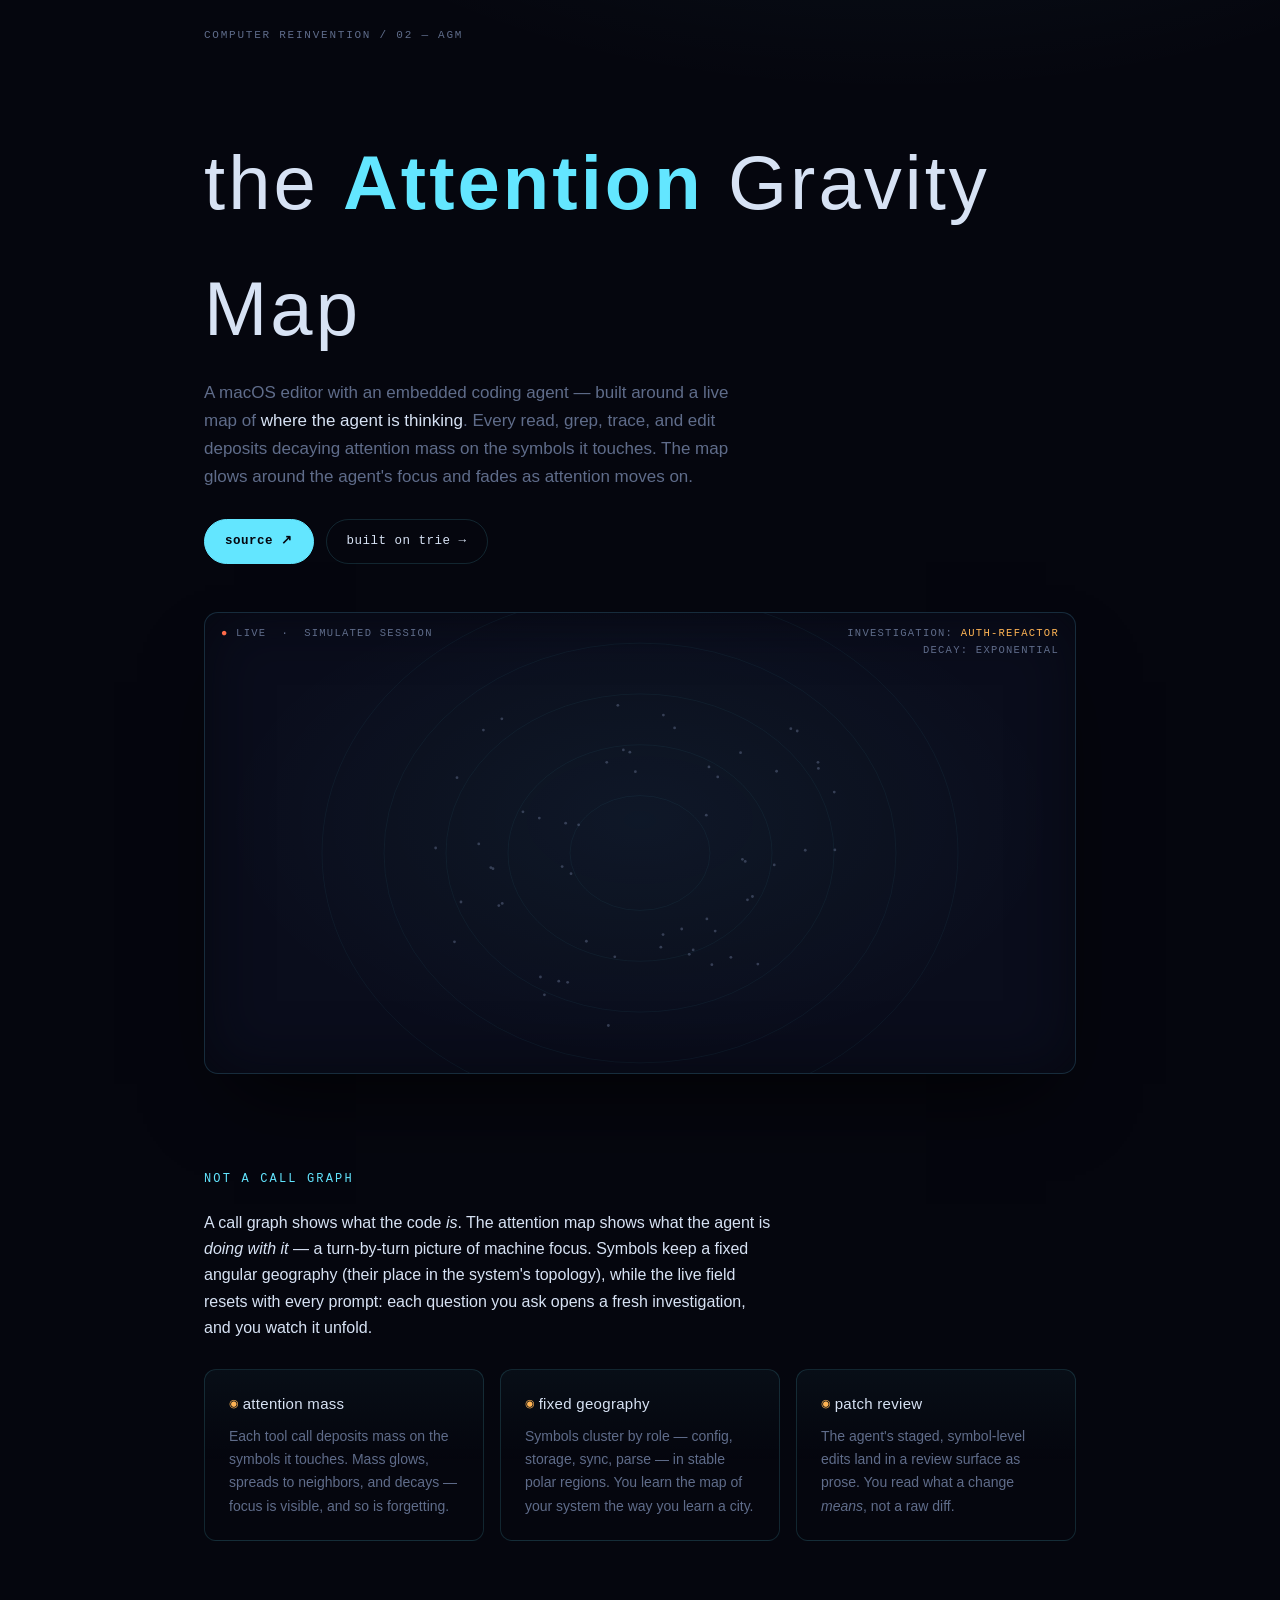
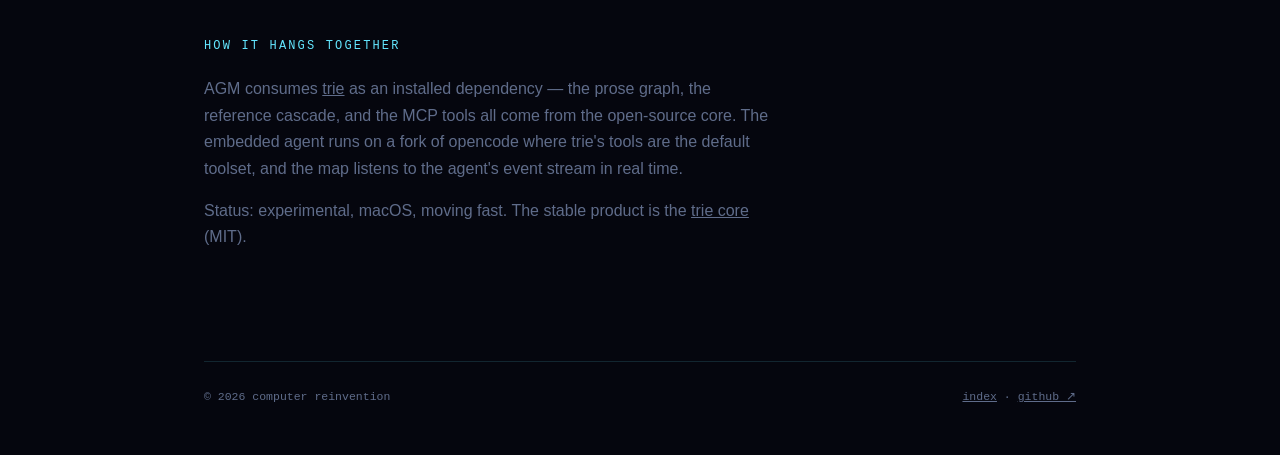
==== agm/index.html @ c788bc52 "site: experiments hub at root, per-project pages - root index: nav hub listing trie, AGM, flowpilot," ====
<!doctype html>
<html lang="en">
<head>
  <meta charset="utf-8" />
  <meta name="viewport" content="width=device-width, initial-scale=1" />
  <title>AGM — the Attention Gravity Map</title>
  <meta name="description" content="AGM is a macOS editor built around a live attention map of your codebase: watch, turn by turn, where your coding agent is thinking." />
  <style>
    /* ── AGM: instrument-panel / observatory ─────────────────────────
       Near-black indigo field, cyan + amber phosphor glow, thin sans
       for prose, mono for instrument labels. The page itself behaves
       like the map: quiet until something demands attention. */
    *, *::before, *::after { box-sizing: border-box; }
    html, body { margin: 0; padding: 0; }

    :root {
      --void:    #05060e;
      --panel:   #0a0d1c;
      --ink:     #d7e2f4;
      --mute:    #5f6c8a;
      --cyan:    #63e6ff;
      --amber:   #ffb454;
      --hot:     #ff6b4a;
      --line:    rgba(99, 230, 255, .14);
      --mono:    'SF Mono', ui-monospace, Menlo, 'Cascadia Code', monospace;
      --sans:    -apple-system, 'Helvetica Neue', 'Segoe UI', sans-serif;
    }

    body {
      background:
        radial-gradient(1100px 500px at 70% -10%, rgba(99,230,255,.06), transparent 60%),
        var(--void);
      color: var(--ink);
      font-family: var(--sans);
      font-weight: 300;
      line-height: 1.65;
      -webkit-font-smoothing: antialiased;
    }
    ::selection { background: var(--cyan); color: var(--void); }
    a { color: inherit; }

    .wrap { max-width: 920px; margin: 0 auto; padding: 0 24px; }

    .crumb {
      padding-top: 26px;
      font-family: var(--mono); font-size: 11px;
      letter-spacing: .16em; text-transform: uppercase; color: var(--mute);
    }
    .crumb a { text-decoration: none; }
    .crumb a:hover { color: var(--cyan); }

    .hero { padding: 64px 0 0; }
    .hero h1 {
      font-size: clamp(40px, 8vw, 76px);
      font-weight: 200;
      letter-spacing: .04em;
      margin: 12px 0 6px;
    }
    .hero h1 b { font-weight: 600; color: var(--cyan); }
    .hero .sub {
      font-size: 17px; color: var(--mute); max-width: 56ch; margin: 8px 0 0;
    }
    .hero .sub em { color: var(--ink); font-style: normal; }

    .links { margin-top: 28px; display: flex; gap: 12px; flex-wrap: wrap; }
    .btn {
      font-family: var(--mono); font-size: 12.5px; letter-spacing: .04em;
      text-decoration: none; padding: 11px 20px; border-radius: 999px;
      border: 1px solid var(--line); color: var(--ink);
      transition: all .18s ease;
    }
    .btn:hover { border-color: var(--cyan); color: var(--cyan); box-shadow: 0 0 24px -6px rgba(99,230,255,.5); }
    .btn.solid { background: var(--cyan); border-color: var(--cyan); color: var(--void); font-weight: 600; }
    .btn.solid:hover { box-shadow: 0 0 34px -4px rgba(99,230,255,.7); color: var(--void); }

    /* ── the instrument ── */
    .scope {
      position: relative; margin-top: 48px;
      border: 1px solid var(--line); border-radius: 14px;
      background: radial-gradient(600px 340px at 50% 45%, rgba(99,230,255,.05), transparent 70%), var(--panel);
      overflow: hidden;
      box-shadow: 0 40px 80px -30px rgba(0,0,0,.8), inset 0 0 60px rgba(5,6,14,.8);
    }
    .scope canvas { display: block; width: 100%; height: 460px; }
    .readout {
      position: absolute; top: 12px; left: 16px;
      font-family: var(--mono); font-size: 10.5px; letter-spacing: .12em;
      text-transform: uppercase; color: var(--mute); pointer-events: none;
    }
    .readout .live { color: var(--hot); animation: pulse 1.6s ease-in-out infinite; }
    @keyframes pulse { 50% { opacity: .35; } }
    .readout-r {
      position: absolute; top: 12px; right: 16px; text-align: right;
      font-family: var(--mono); font-size: 10.5px; letter-spacing: .12em;
      text-transform: uppercase; color: var(--mute); pointer-events: none;
    }
    .readout-r b { color: var(--amber); font-weight: 400; }

    /* ── sections ── */
    section { margin-top: 96px; }
    section h2 {
      font-family: var(--mono); font-size: 12px; font-weight: 400;
      letter-spacing: .18em; text-transform: uppercase; color: var(--cyan);
      margin: 0 0 20px;
    }
    section p { max-width: 64ch; font-size: 16px; }
    section p.dim { color: var(--mute); }

    .dials { display: grid; grid-template-columns: repeat(auto-fit, minmax(250px, 1fr)); gap: 16px; margin-top: 28px; }
    .dial {
      border: 1px solid var(--line); border-radius: 12px; padding: 22px 24px;
      background: linear-gradient(180deg, rgba(99,230,255,.04), transparent 55%);
    }
    .dial h3 { margin: 0 0 8px; font-weight: 500; font-size: 15px; letter-spacing: .02em; }
    .dial h3::before { content: '◉ '; color: var(--amber); font-size: 11px; vertical-align: 2px; }
    .dial p { margin: 0; font-size: 14px; color: var(--mute); }

    .footnote {
      margin-top: 110px; padding: 26px 0 48px;
      border-top: 1px solid var(--line);
      font-family: var(--mono); font-size: 11.5px; color: var(--mute);
      display: flex; justify-content: space-between; flex-wrap: wrap; gap: 10px;
    }
    .footnote a { color: var(--mute); } .footnote a:hover { color: var(--cyan); }
  </style>
</head>
<body>
  <div class="wrap">

    <nav class="crumb"><a href="../">computer reinvention</a> / 02 — agm</nav>

    <header class="hero">
      <h1>the <b>Attention</b> Gravity Map</h1>
      <p class="sub">
        A macOS editor with an embedded coding agent — built around a live map of
        <em>where the agent is thinking</em>. Every read, grep, trace, and edit
        deposits decaying attention mass on the symbols it touches. The map glows
        around the agent's focus and fades as attention moves on.
      </p>
      <div class="links">
        <a class="btn solid" href="https://github.com/computer-reinvention/trie-app">source ↗</a>
        <a class="btn" href="../trie/">built on trie →</a>
      </div>
    </header>

    <div class="scope">
      <span class="readout"><span class="live">●</span> live &nbsp;·&nbsp; simulated session</span>
      <span class="readout-r">investigation: <b id="inv">auth-refactor</b><br/>decay: exponential</span>
      <canvas id="map"></canvas>
    </div>

    <section>
      <h2>not a call graph</h2>
      <p>
        A call graph shows what the code <em>is</em>. The attention map shows what
        the agent is <em>doing with it</em> — a turn-by-turn picture of machine
        focus. Symbols keep a fixed angular geography (their place in the system's
        topology), while the live field resets with every prompt: each question
        you ask opens a fresh investigation, and you watch it unfold.
      </p>
      <div class="dials">
        <div class="dial">
          <h3>attention mass</h3>
          <p>Each tool call deposits mass on the symbols it touches. Mass glows,
          spreads to neighbors, and decays — focus is visible, and so is
          forgetting.</p>
        </div>
        <div class="dial">
          <h3>fixed geography</h3>
          <p>Symbols cluster by role — config, storage, sync, parse — in stable
          polar regions. You learn the map of your system the way you learn a
          city.</p>
        </div>
        <div class="dial">
          <h3>patch review</h3>
          <p>The agent's staged, symbol-level edits land in a review surface as
          prose. You read what a change <em>means</em>, not a raw diff.</p>
        </div>
      </div>
    </section>

    <section>
      <h2>how it hangs together</h2>
      <p class="dim">
        AGM consumes <a href="../trie/">trie</a> as an installed dependency — the
        prose graph, the reference cascade, and the MCP tools all come from the
        open-source core. The embedded agent runs on a fork of opencode where
        trie's tools are the default toolset, and the map listens to the agent's
        event stream in real time.
      </p>
      <p class="dim">
        Status: experimental, macOS, moving fast. The stable product is the
        <a href="https://github.com/computer-reinvention/trie">trie core</a> (MIT).
      </p>
    </section>

    <footer class="footnote">
      <span>© 2026 computer reinvention</span>
      <span><a href="../">index</a> · <a href="https://github.com/computer-reinvention/trie-app">github ↗</a></span>
    </footer>

  </div>

  <script>
  // ── attention map simulation ──────────────────────────────────────
  // Symbols sit in fixed polar clusters (their "role regions"). A
  // simulated agent walks the graph: it picks a focus, deposits mass on
  // it and its neighborhood, and mass decays every frame. Recent path
  // is drawn as a fading trace — the same grammar as the real AGM.
  (function () {
    const canvas = document.getElementById('map');
    const ctx = canvas.getContext('2d');
    const DPR = Math.min(window.devicePixelRatio || 1, 2);

    const ROLES = ['config', 'storage', 'sync', 'parse', 'graph', 'edits', 'cli'];
    const investigations = ['auth-refactor', 'cascade-depth', 'stale-fingerprints', 'mcp-timeout', 'rename-detection'];
    let nodes = [], trail = [], focus = null, invEl = document.getElementById('inv');

    function layout() {
      const w = canvas.clientWidth, h = 460;
      canvas.width = w * DPR; canvas.height = h * DPR;
      ctx.setTransform(DPR, 0, 0, DPR, 0, 0);
      const cx = w / 2, cy = h / 2 + 10;
      nodes = [];
      ROLES.forEach((role, ri) => {
        const baseAngle = (ri / ROLES.length) * Math.PI * 2 - Math.PI / 2;
        const count = 7 + (ri * 3) % 6;
        for (let i = 0; i < count; i++) {
          const a = baseAngle + (Math.random() - .5) * (Math.PI * 2 / ROLES.length) * .72;
          const r = 70 + Math.random() * Math.min(cx, cy) * .62;
          nodes.push({
            x: cx + Math.cos(a) * r,
            y: cy + Math.sin(a) * r * .82,
            role, mass: 0,
          });
        }
      });
      trail = []; focus = null;
    }

    function step() {
      // pick next focus: 70% near current focus, else jump (new thread of thought)
      let next;
      if (focus && Math.random() < .7) {
        const near = nodes
          .map(n => ({ n, d: Math.hypot(n.x - focus.x, n.y - focus.y) }))
          .sort((a, b) => a.d - b.d).slice(1, 7);
        next = near[Math.floor(Math.random() * near.length)].n;
      } else {
        next = nodes[Math.floor(Math.random() * nodes.length)];
      }
      next.mass = Math.min(next.mass + 1, 1.6);
      // spillover to neighbors — attention is never a point
      nodes.forEach(n => {
        const d = Math.hypot(n.x - next.x, n.y - next.y);
        if (d > 0 && d < 90) n.mass = Math.min(n.mass + .35 * (1 - d / 90), 1.6);
      });
      trail.push({ from: focus, to: next, age: 0 });
      if (trail.length > 9) trail.shift();
      focus = next;
    }

    let tick = 0;
    function frame() {
      const w = canvas.clientWidth, h = 460;
      ctx.clearRect(0, 0, w, h);

      // faint concentric guides — the instrument face
      ctx.strokeStyle = 'rgba(99,230,255,.05)';
      for (let r = 70; r < 320; r += 62) {
        ctx.beginPath(); ctx.ellipse(w / 2, h / 2 + 10, r, r * .82, 0, 0, Math.PI * 2); ctx.stroke();
      }

      // trace: fading path of recent attention
      trail.forEach(t => {
        if (!t.from) return;
        const alpha = Math.max(0, .5 - t.age * .06);
        ctx.strokeStyle = `rgba(255,180,84,${alpha})`;
        ctx.lineWidth = 1;
        ctx.beginPath(); ctx.moveTo(t.from.x, t.from.y); ctx.lineTo(t.to.x, t.to.y); ctx.stroke();
        t.age++;
      });

      // nodes: radius + glow by mass
      nodes.forEach(n => {
        n.mass *= .988;                       // exponential decay
        const m = n.mass, r = 1.4 + m * 5;
        if (m > .04) {
          const grad = ctx.createRadialGradient(n.x, n.y, 0, n.x, n.y, r * 6);
          grad.addColorStop(0, `rgba(99,230,255,${Math.min(.5, m * .4)})`);
          grad.addColorStop(1, 'rgba(99,230,255,0)');
          ctx.fillStyle = grad;
          ctx.beginPath(); ctx.arc(n.x, n.y, r * 6, 0, Math.PI * 2); ctx.fill();
        }
        ctx.fillStyle = m > .04 ? `rgba(215,226,244,${.35 + Math.min(.65, m * .5)})` : 'rgba(95,108,138,.5)';
        ctx.beginPath(); ctx.arc(n.x, n.y, r, 0, Math.PI * 2); ctx.fill();
      });

      // focus ring
      if (focus) {
        ctx.strokeStyle = 'rgba(255,107,74,.8)';
        ctx.lineWidth = 1.2;
        ctx.beginPath(); ctx.arc(focus.x, focus.y, 11 + Math.sin(tick / 8) * 2, 0, Math.PI * 2); ctx.stroke();
      }

      if (++tick % 42 === 0) step();
      if (tick % 1400 === 0) {               // new prompt → field resets
        nodes.forEach(n => n.mass *= .1);
        trail = [];
        invEl.textContent = investigations[Math.floor(Math.random() * investigations.length)];
      }
      requestAnimationFrame(frame);
    }

    layout();
    window.addEventListener('resize', layout);
    requestAnimationFrame(frame);
  })();
  </script>
</body>
</html>
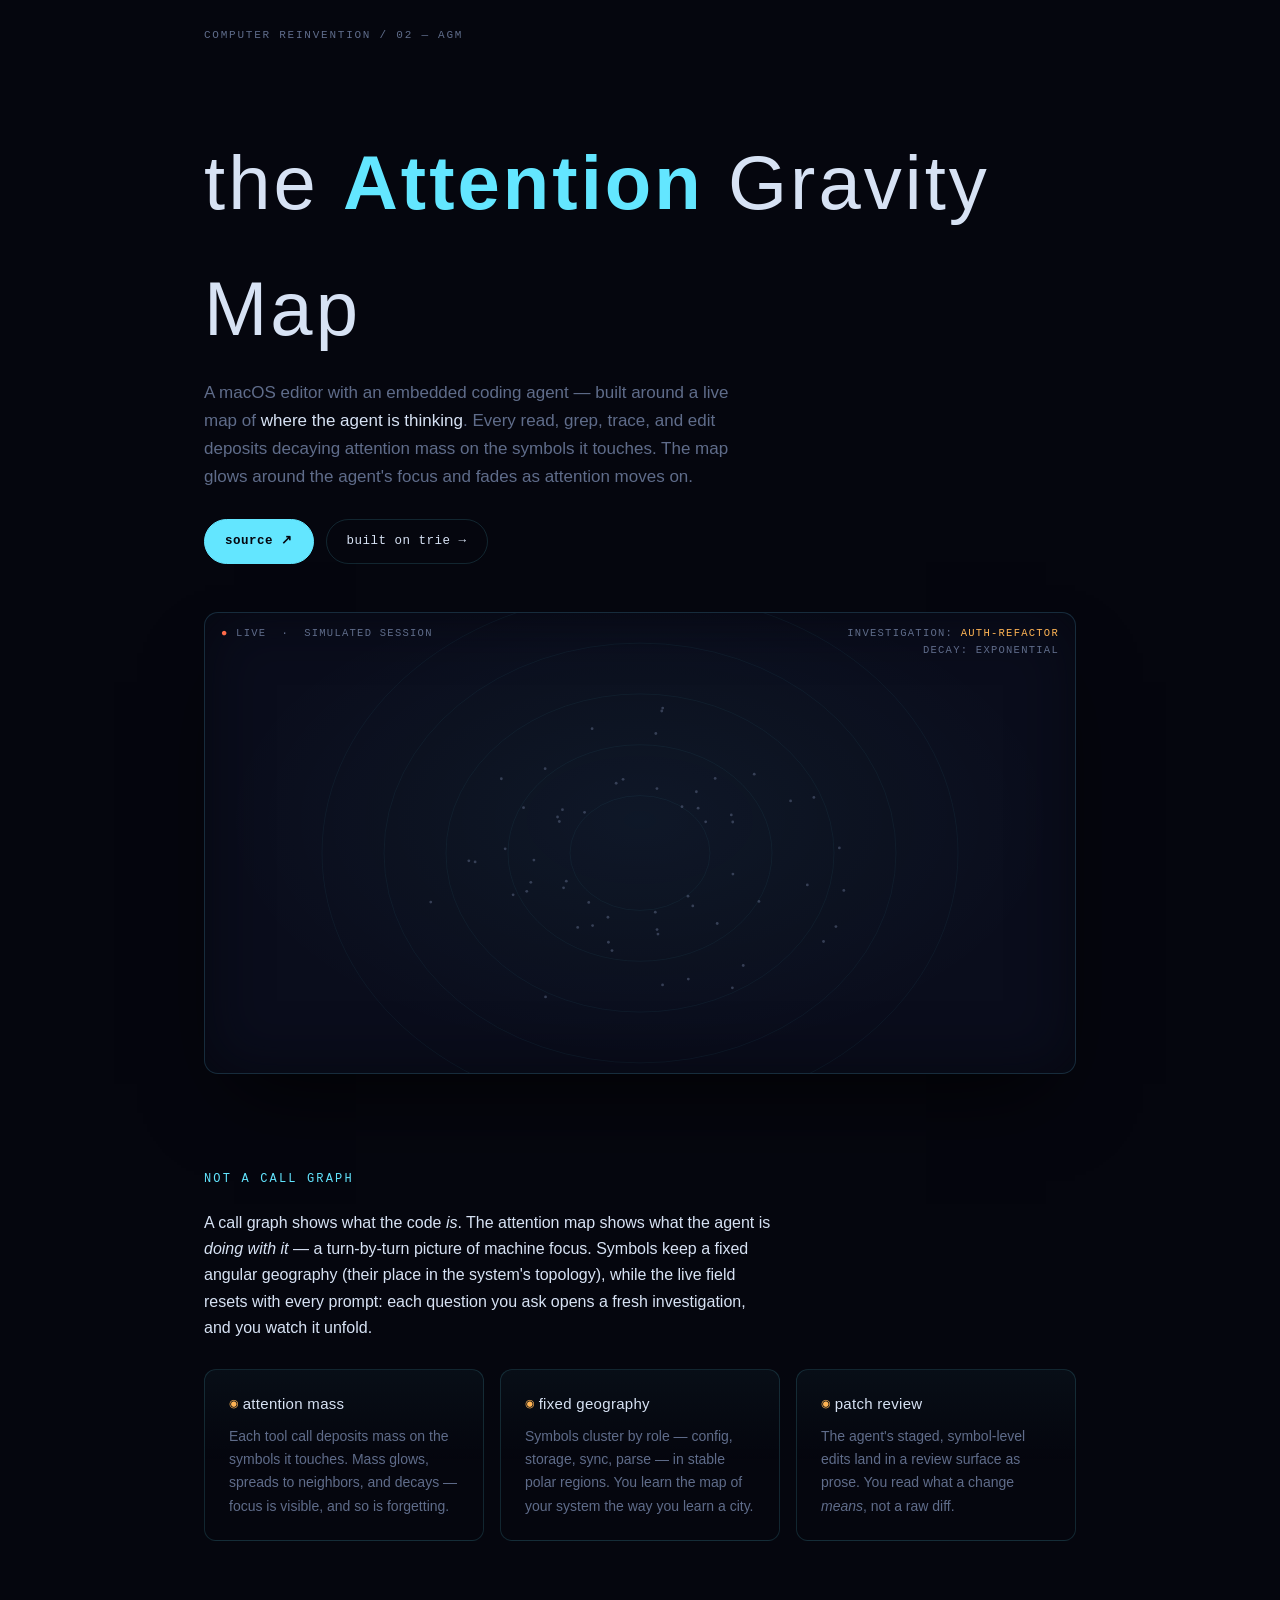
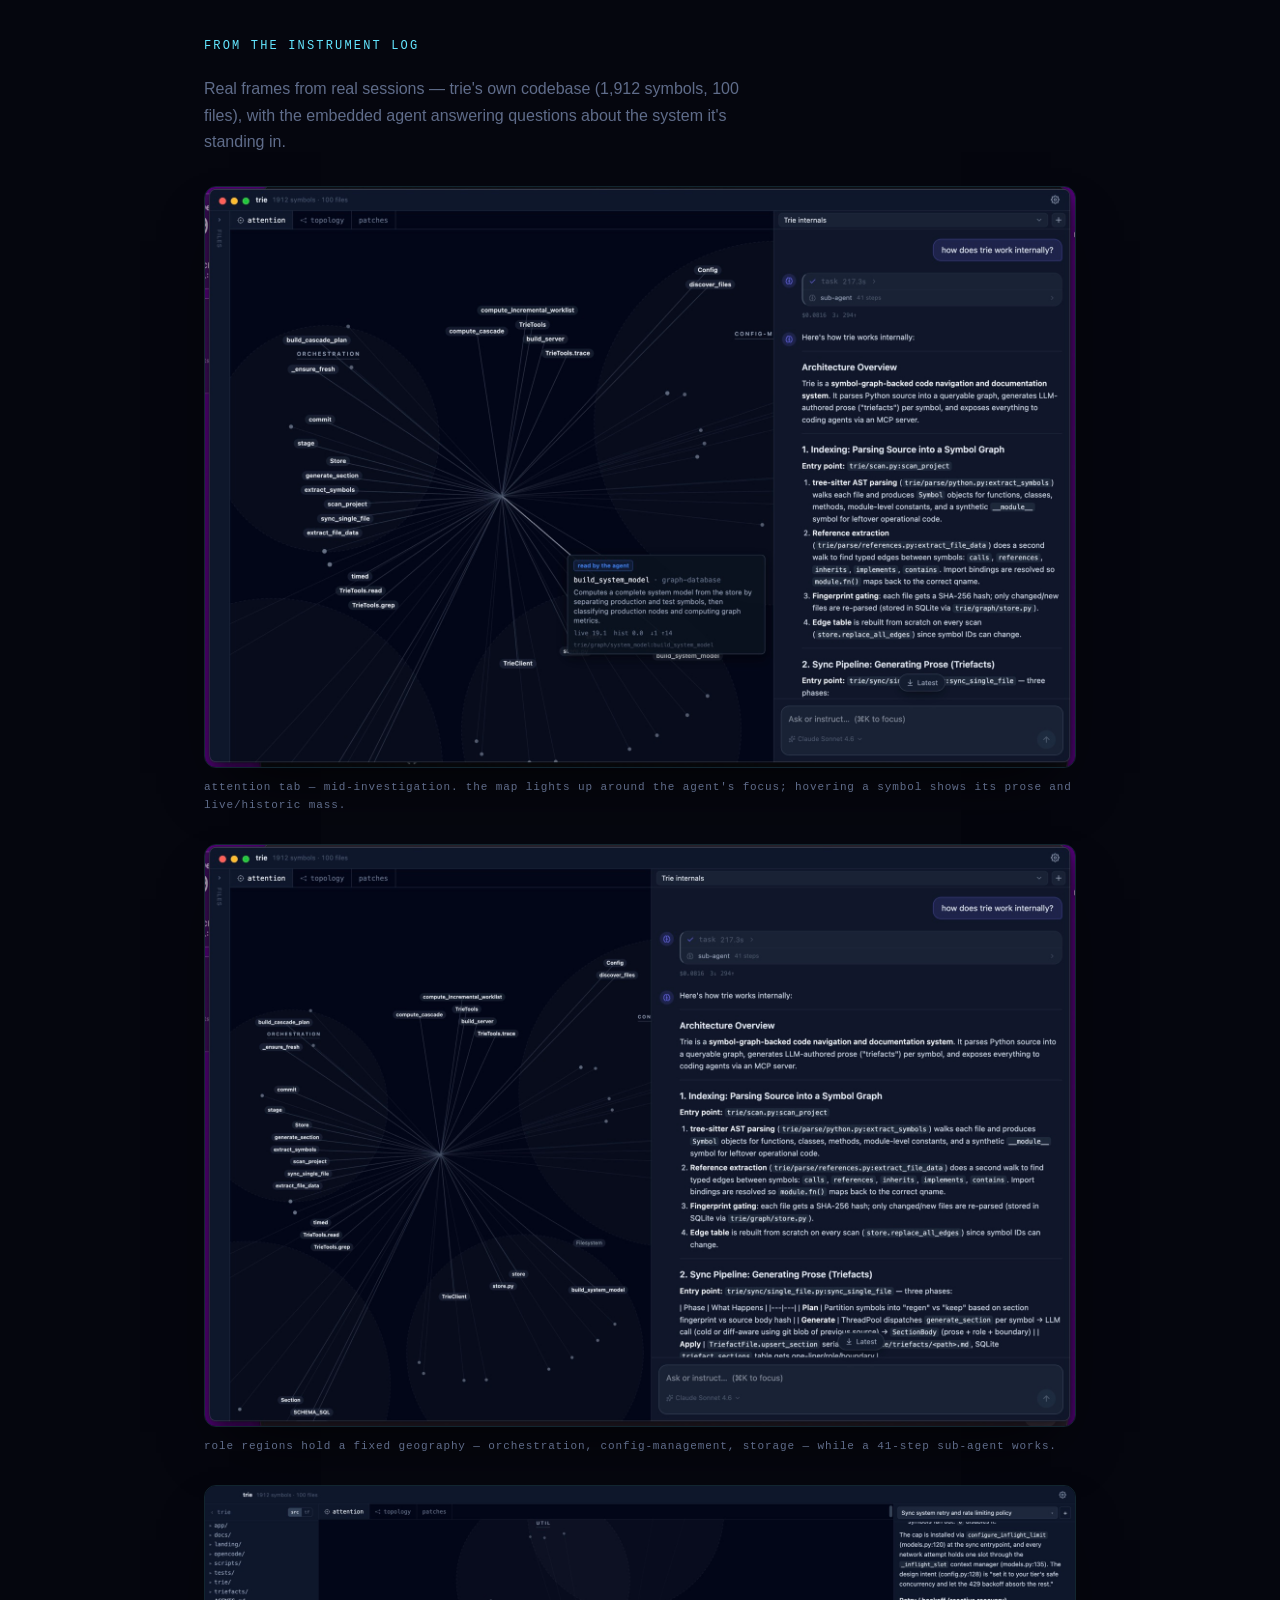
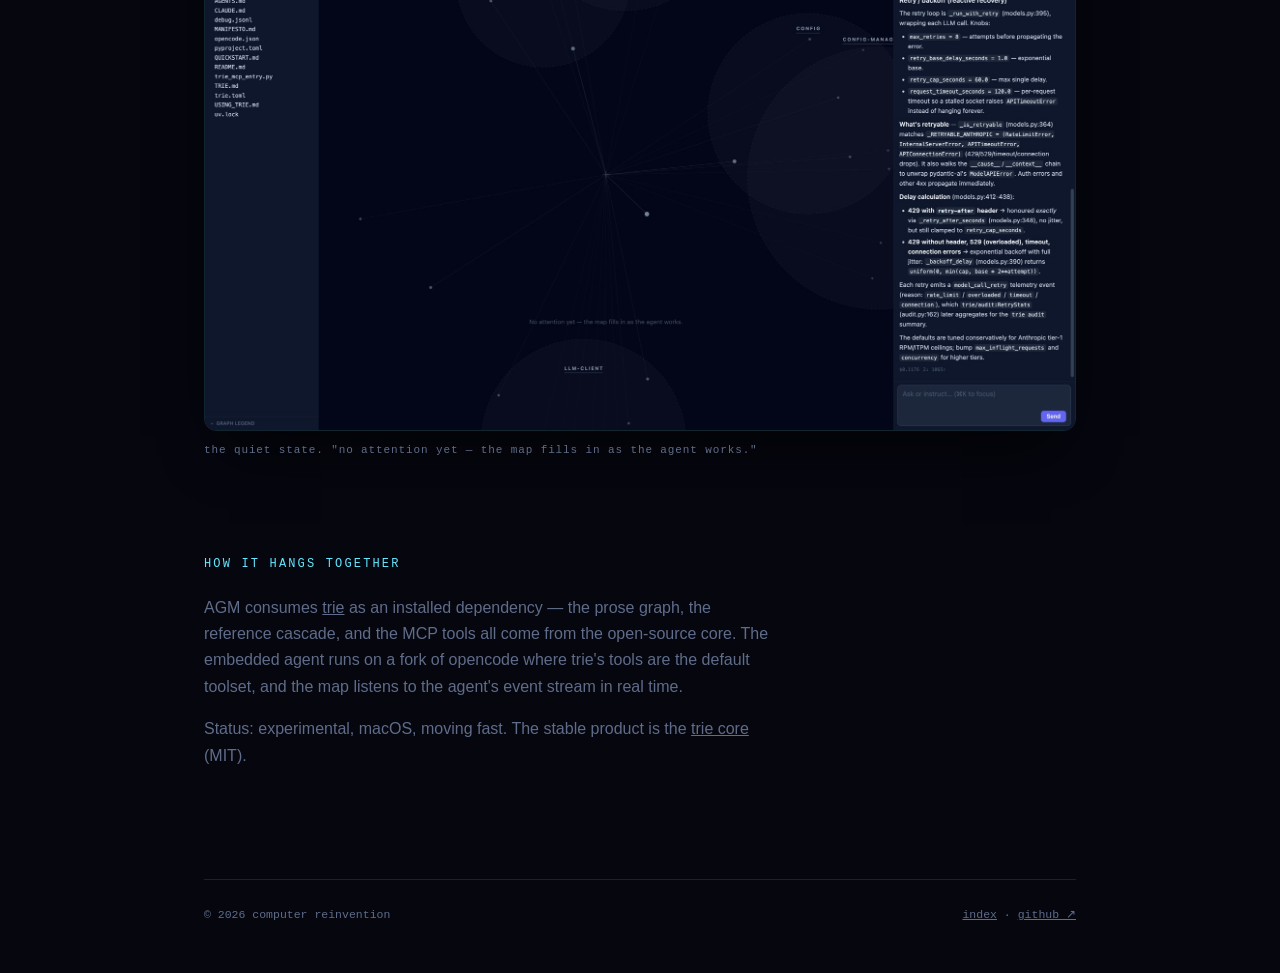
==== commit eeda6a99: "site: observatory hub, soren fixes + namesake, AGM instrument log - index: full redesign as 'the obs" ====
--- a/agm/index.html
+++ b/agm/index.html
@@ -114,6 +114,22 @@
     .dial h3 { margin: 0 0 8px; font-weight: 500; font-size: 15px; letter-spacing: .02em; }
     .dial h3::before { content: '◉ '; color: var(--amber); font-size: 11px; vertical-align: 2px; }
     .dial p { margin: 0; font-size: 14px; color: var(--mute); }
+
+    /* ── instrument log plates ── */
+    .plate { margin: 30px 0 0; }
+    .plate a { display: block; }
+    .plate img {
+      display: block; width: 100%; height: auto;
+      border: 1px solid var(--line); border-radius: 12px;
+      box-shadow: 0 30px 60px -25px rgba(0,0,0,.8);
+      transition: border-color .2s ease;
+    }
+    .plate a:hover img { border-color: var(--cyan); }
+    .plate figcaption {
+      margin-top: 10px;
+      font-family: var(--mono); font-size: 11px;
+      letter-spacing: .08em; color: var(--mute);
+    }
 
     .footnote {
       margin-top: 110px; padding: 26px 0 48px;
@@ -180,6 +196,36 @@
     </section>
 
     <section>
+      <h2>from the instrument log</h2>
+      <p class="dim">
+        Real frames from real sessions — trie's own codebase (1,912 symbols,
+        100 files), with the embedded agent answering questions about the
+        system it's standing in.
+      </p>
+      <figure class="plate">
+        <a href="assets/agm-attention-map.jpg"><img src="assets/agm-attention-map.jpg"
+          alt="AGM attention map lit up during an agent session, with a symbol tooltip reading 'read by the agent' and the agent explaining trie's architecture in the chat panel"
+          loading="lazy" /></a>
+        <figcaption>attention tab — mid-investigation. the map lights up around
+        the agent's focus; hovering a symbol shows its prose and live/historic mass.</figcaption>
+      </figure>
+      <figure class="plate">
+        <a href="assets/agm-session.jpg"><img src="assets/agm-session.jpg"
+          alt="AGM wider view of the attention map with role regions labeled — orchestration, config-management — while a sub-agent runs a 41-step task"
+          loading="lazy" /></a>
+        <figcaption>role regions hold a fixed geography — orchestration,
+        config-management, storage — while a 41-step sub-agent works.</figcaption>
+      </figure>
+      <figure class="plate">
+        <a href="assets/agm-quiet.jpg"><img src="assets/agm-quiet.jpg"
+          alt="AGM in its quiet state showing the project file tree and the message 'No attention yet — the map fills in as the agent works'"
+          loading="lazy" /></a>
+        <figcaption>the quiet state. "no attention yet — the map fills in as
+        the agent works."</figcaption>
+      </figure>
+    </section>
+
+    <section>
       <h2>how it hangs together</h2>
       <p class="dim">
         AGM consumes <a href="../trie/">trie</a> as an installed dependency — the
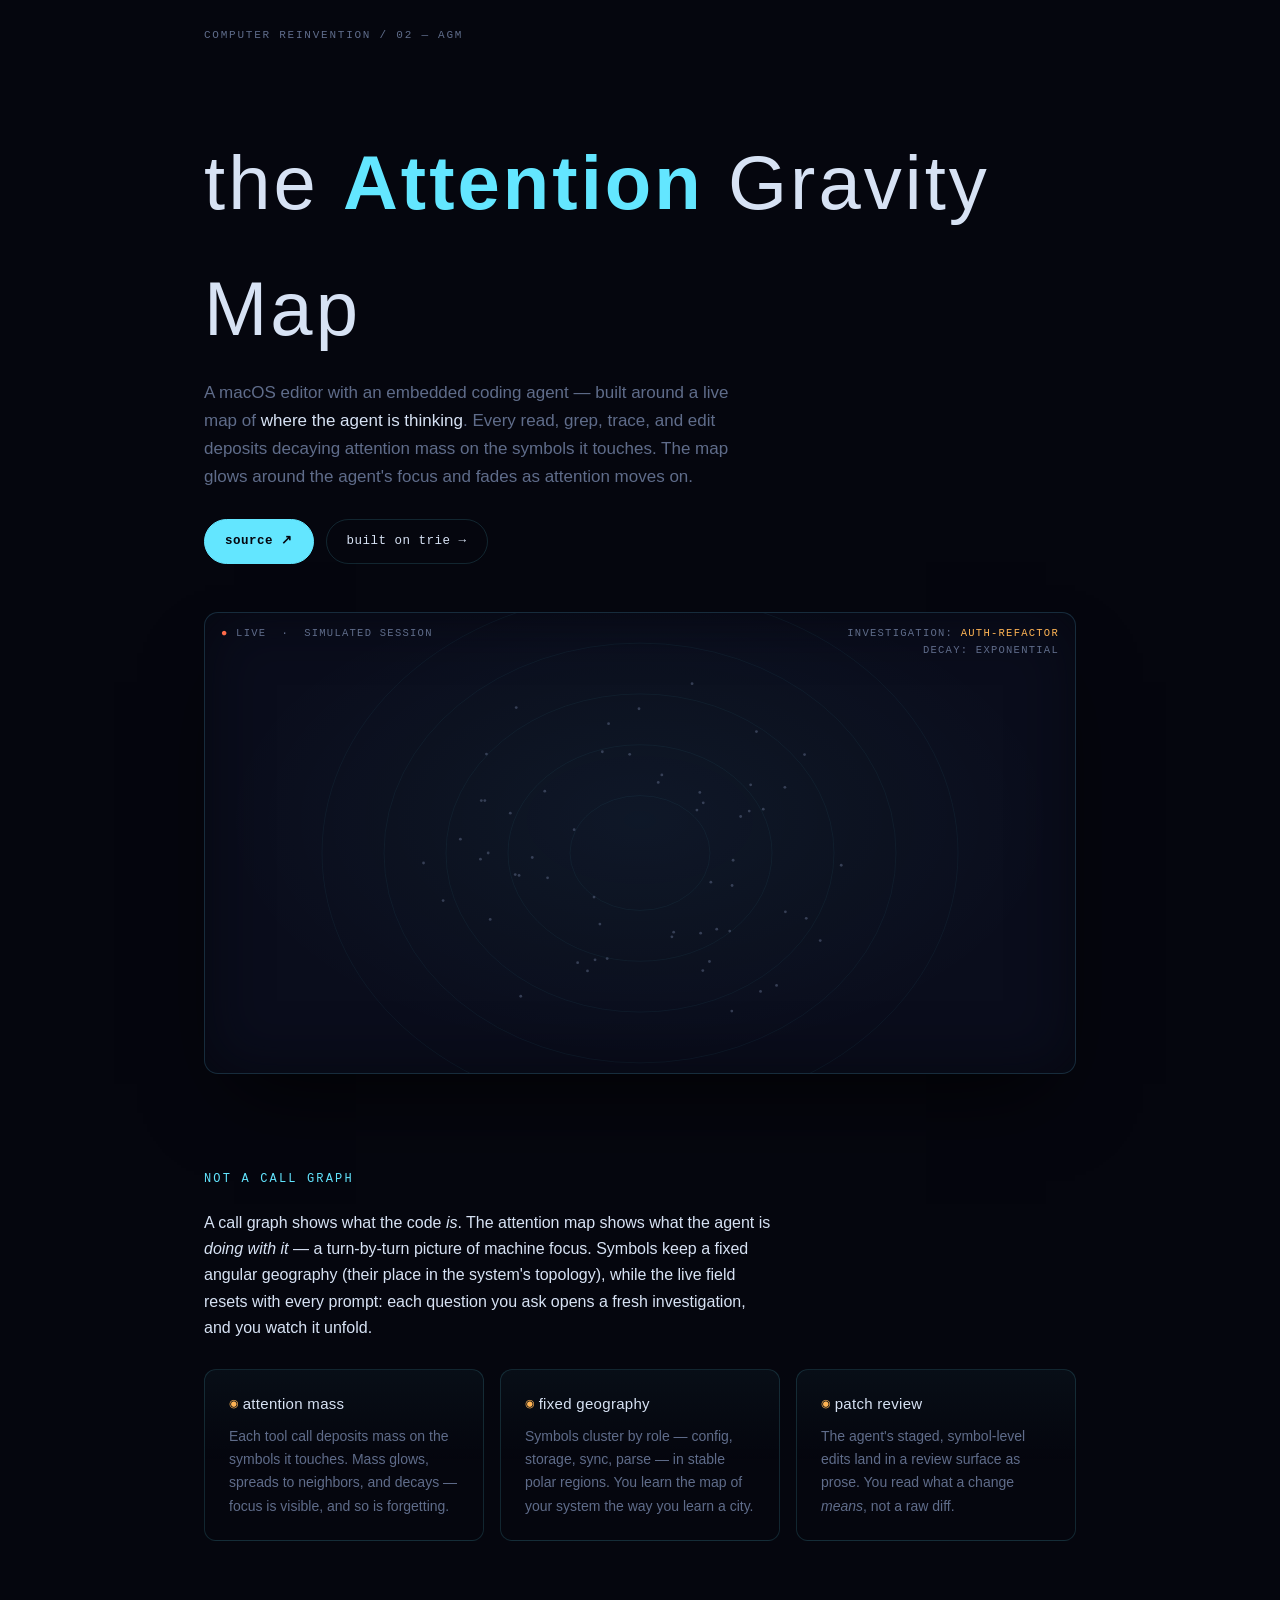
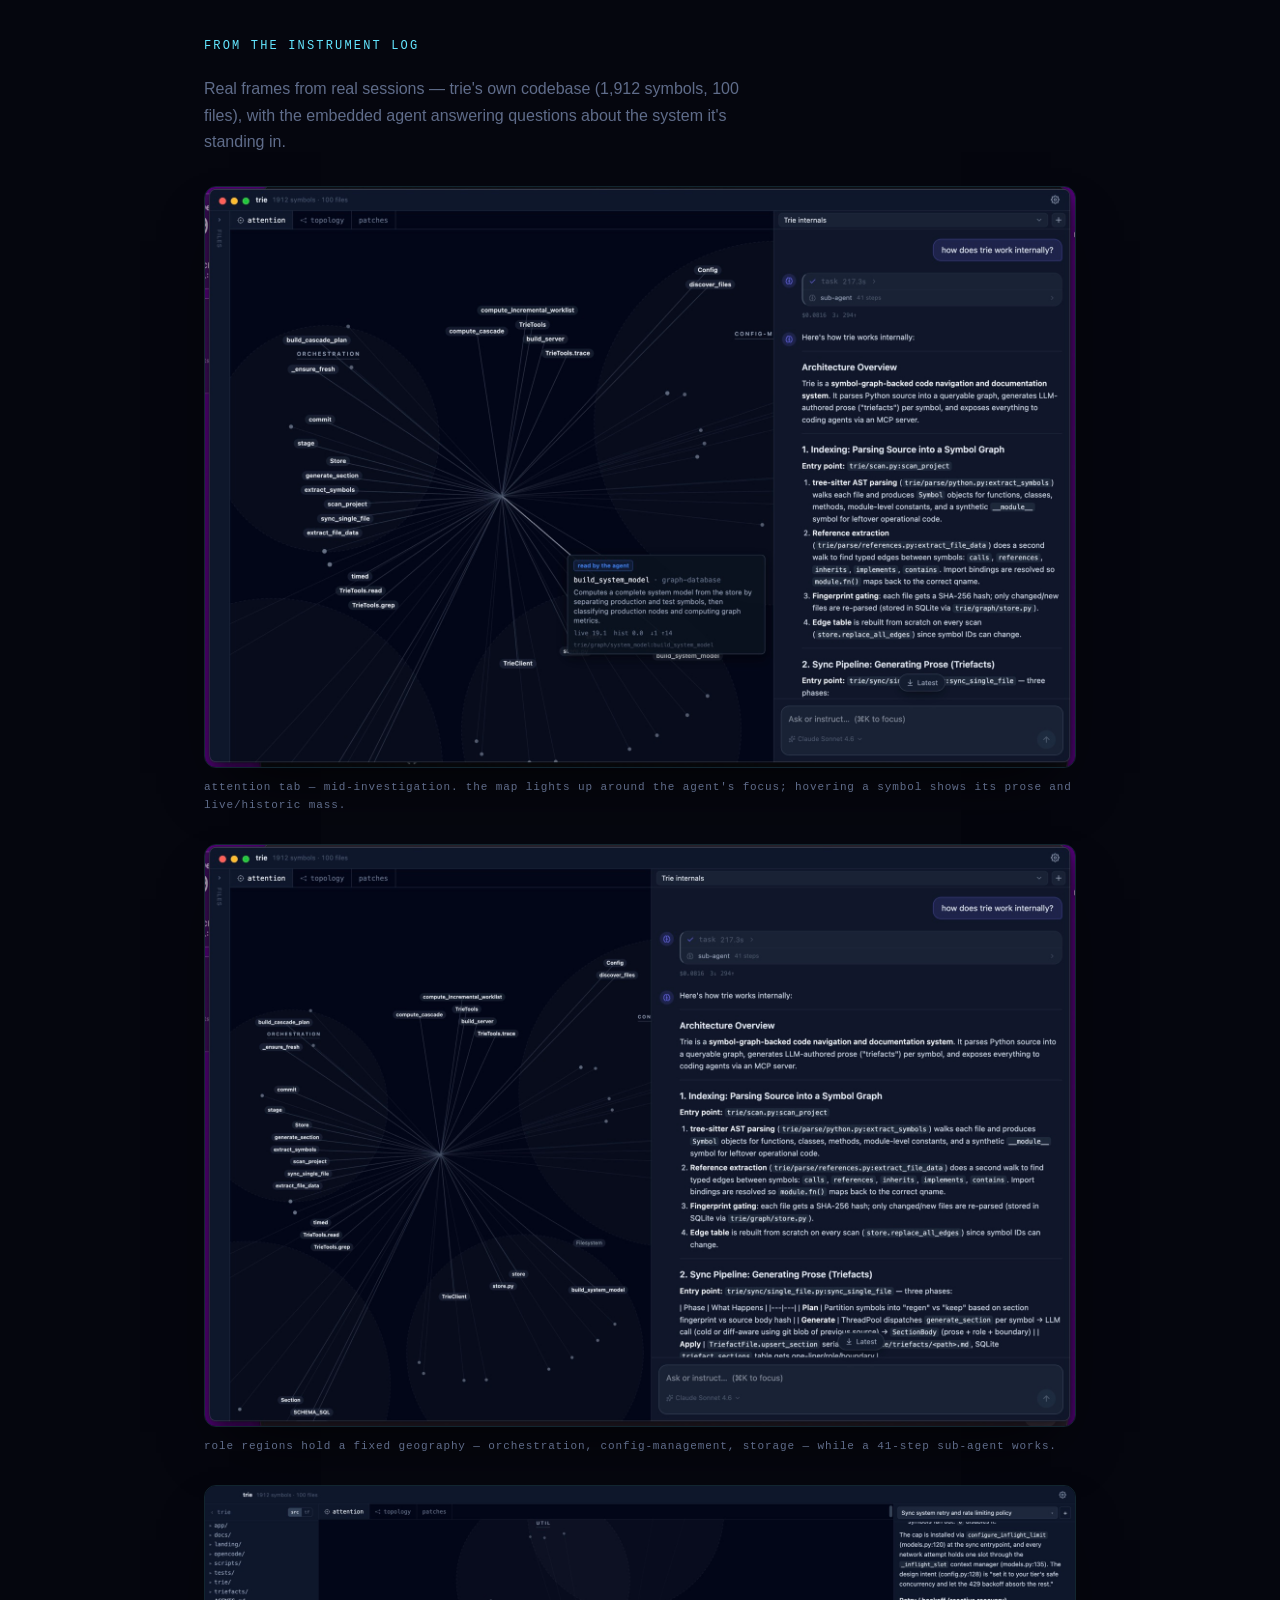
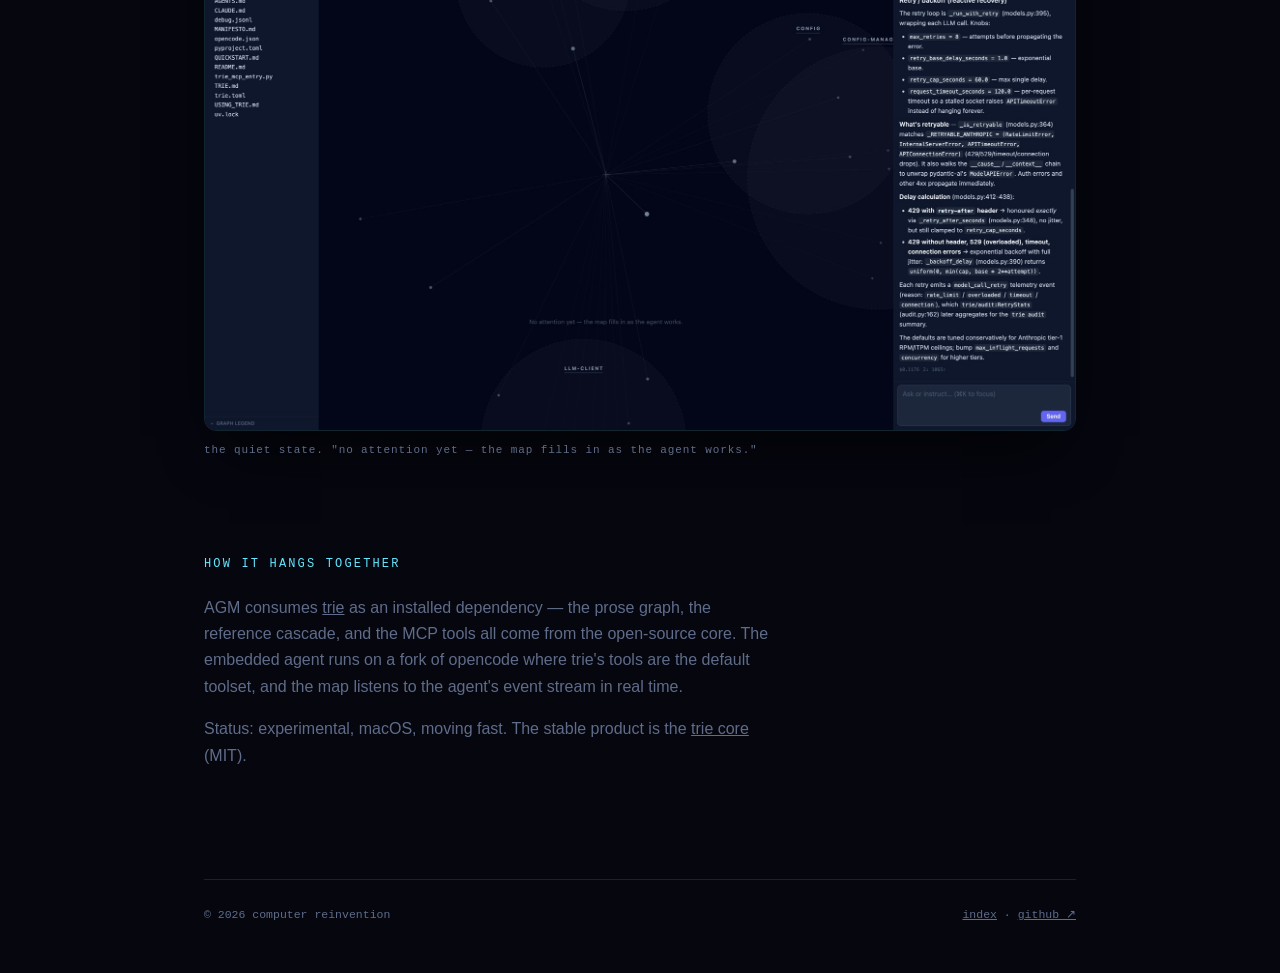
==== commit da641689: "feat: PostHog analytics on all landing pages" ====
--- a/agm/index.html
+++ b/agm/index.html
@@ -139,6 +139,7 @@
     }
     .footnote a { color: var(--mute); } .footnote a:hover { color: var(--cyan); }
   </style>
+  <script defer src="/assets/analytics.js"></script>
 </head>
 <body>
   <div class="wrap">
